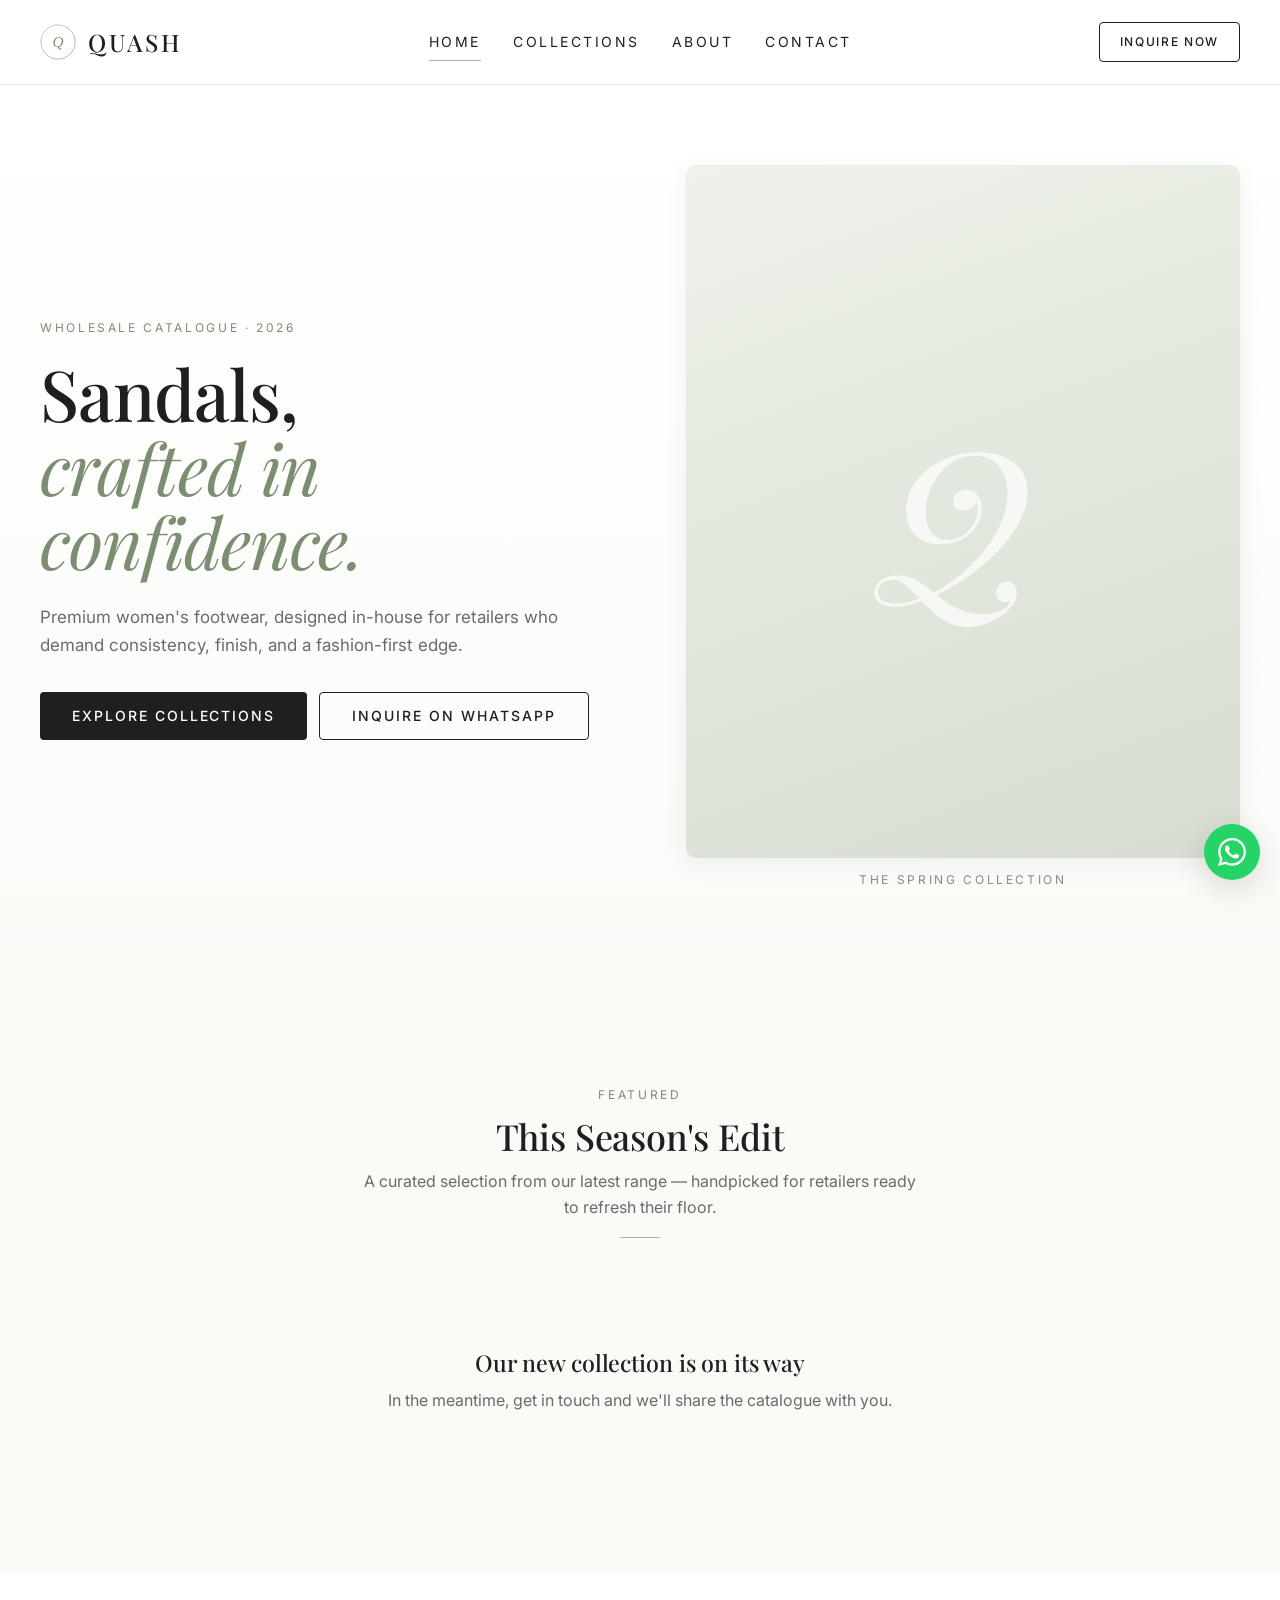
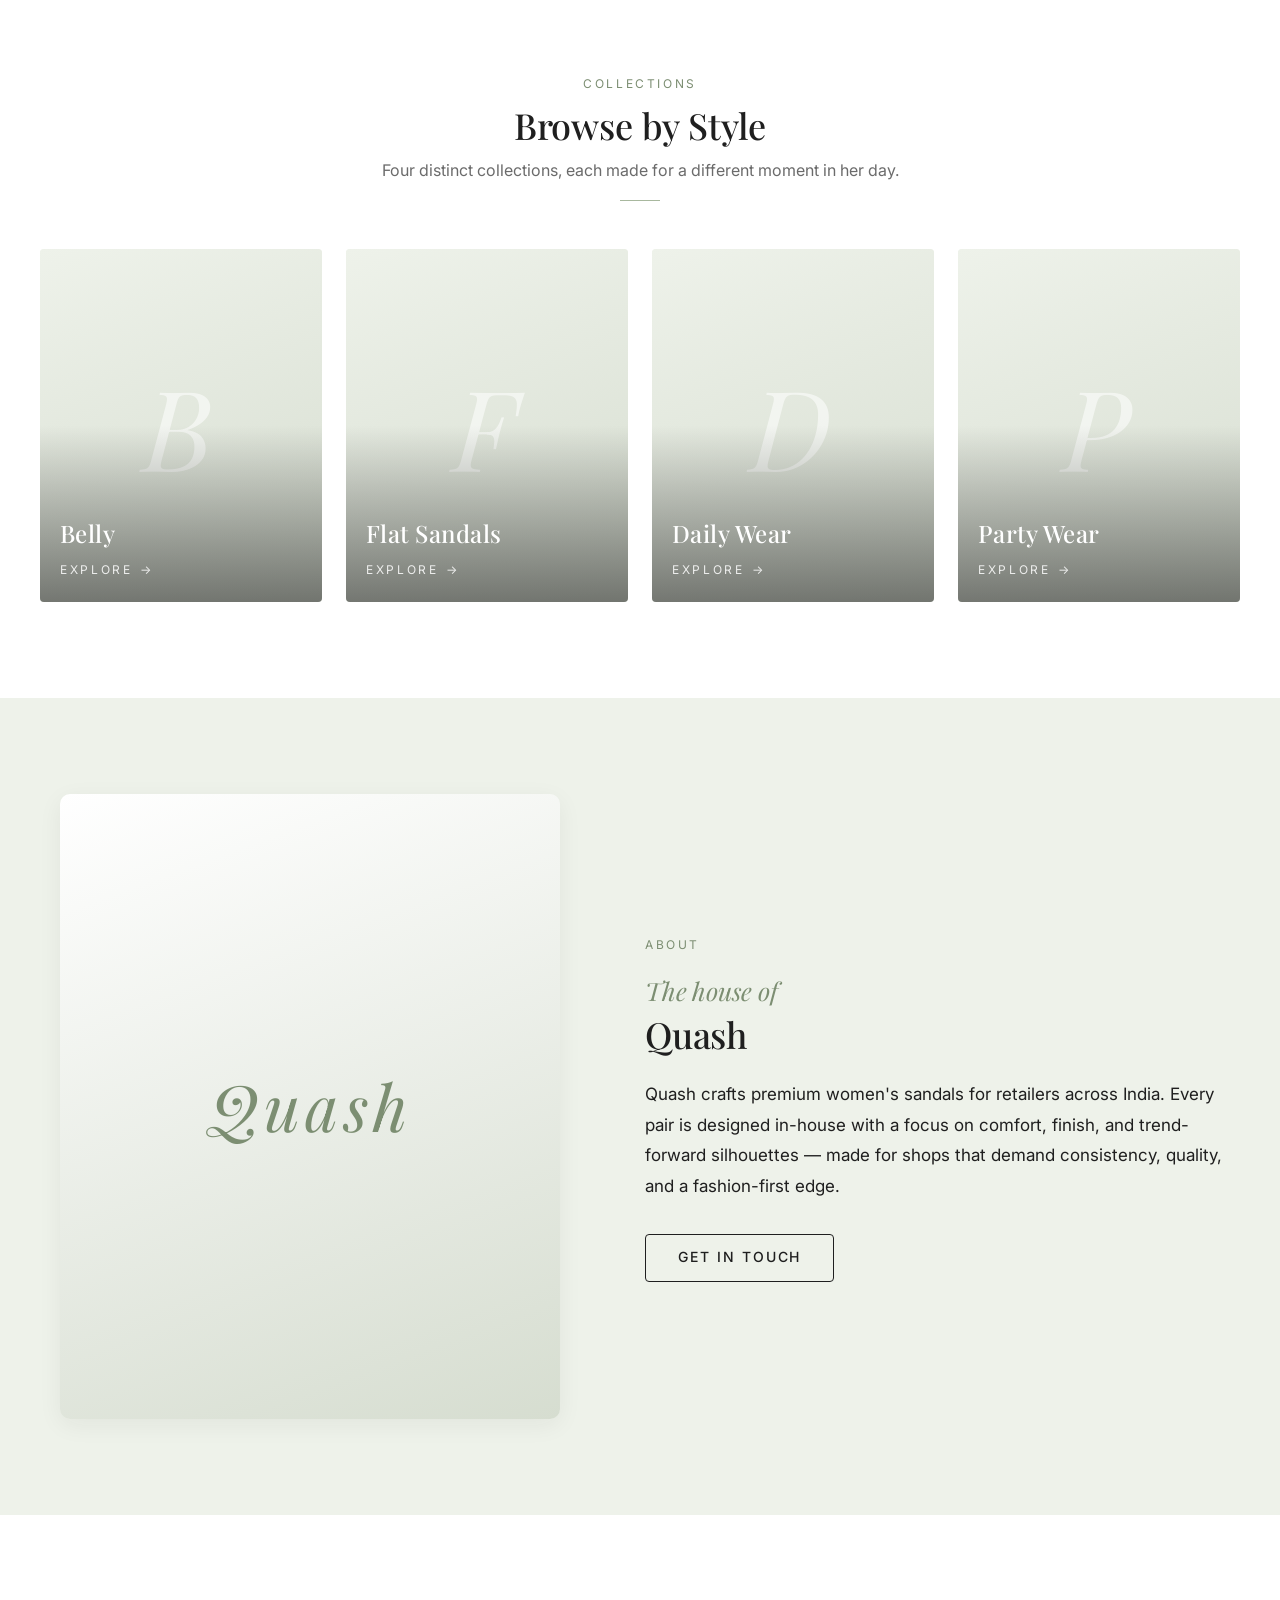
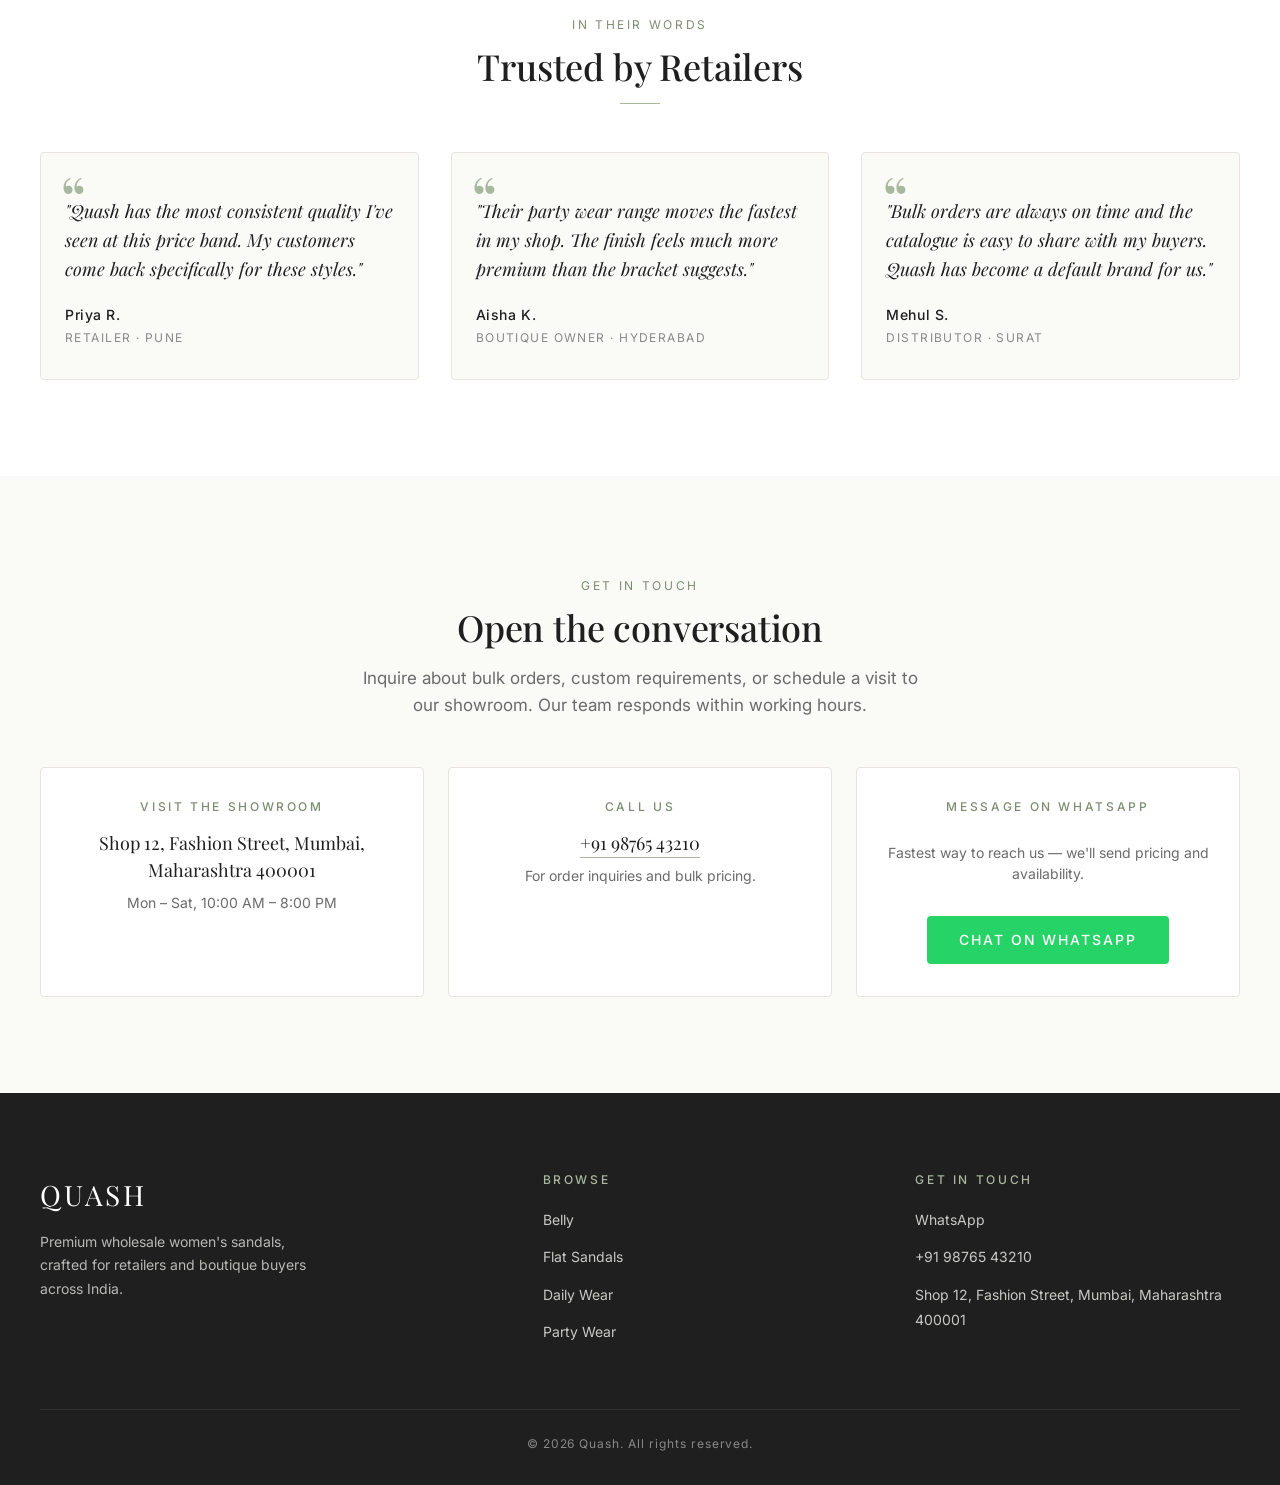
==== index.html @ 047c60ed "Initial commit" ====
<!DOCTYPE html>
<html lang="en">
<head>
  <meta charset="UTF-8" />
  <meta name="viewport" content="width=device-width, initial-scale=1.0" />
  <title>Quash — Premium Wholesale Women's Sandals</title>
  <meta name="description" content="Quash crafts premium women's sandals for retailers. Browse our collections of belly, flats, daily wear and party wear sandals — designed in-house, made for shops.">

  <!-- Open Graph -->
  <meta property="og:title" content="Quash — Premium Wholesale Women's Sandals" />
  <meta property="og:description" content="Premium fashion sandals for wholesale buyers and retailers." />
  <meta property="og:type" content="website" />

  <!-- Fonts -->
  <link rel="preconnect" href="https://fonts.googleapis.com">
  <link rel="preconnect" href="https://fonts.gstatic.com" crossorigin>
  <link href="https://fonts.googleapis.com/css2?family=Inter:wght@400;500;600&family=Playfair+Display:ital,wght@0,400;0,500;0,600;1,400&display=swap" rel="stylesheet">

  <!-- Styles -->
  <link rel="stylesheet" href="css/style.css">
  <link rel="stylesheet" href="css/home.css">

  <!-- Favicon (placeholder) -->
  <link rel="icon" type="image/svg+xml" href="assets/icons/favicon.svg">
</head>
<body>

  <!-- ============================ NAVBAR ============================ -->
  <header class="nav">
    <div class="container nav__inner">
      <a href="index.html" class="nav__brand" aria-label="Quash home">
        <img src="assets/logo-placeholder.svg" alt="" class="nav__logo">
        <span class="nav__brand-name">QUASH</span>
      </a>

      <nav class="nav__links" aria-label="Primary">
        <a href="index.html" class="nav__link is-active">Home</a>
        <a href="index.html#collections" class="nav__link">Collections</a>
        <a href="index.html#about" class="nav__link">About</a>
        <a href="index.html#contact" class="nav__link">Contact</a>
      </nav>

      <a href="#" class="btn btn--ghost btn--sm nav__cta" id="nav-whatsapp">
        Inquire Now
      </a>

      <button class="nav__toggle" id="nav-toggle" aria-label="Open menu" aria-expanded="false">
        <span></span>
      </button>
    </div>

    <!-- Mobile drawer -->
    <div class="nav__drawer" id="nav-drawer" aria-hidden="true">
      <div class="nav__drawer-head">
        <span class="nav__brand-name">QUASH</span>
        <button class="nav__drawer-close" id="nav-close" aria-label="Close menu">&times;</button>
      </div>
      <nav class="nav__drawer-links" aria-label="Mobile primary">
        <a href="index.html" class="nav__drawer-link is-active">Home</a>
        <a href="index.html#collections" class="nav__drawer-link">Collections</a>
        <a href="index.html#about" class="nav__drawer-link">About</a>
        <a href="index.html#contact" class="nav__drawer-link">Contact</a>
      </nav>
      <div class="nav__drawer-foot">
        <span id="drawer-phone">+91 98765 43210</span>
        <span id="drawer-hours">Mon – Sat, 10:00 AM – 8:00 PM</span>
      </div>
    </div>
  </header>

  <main>

    <!-- ============================ HERO ============================ -->
    <section class="hero">
      <div class="container hero__inner">
        <div class="hero__content">
          <span class="hero__eyebrow">Wholesale Catalogue · 2026</span>
          <h1 class="hero__title">
            Sandals,<br>
            <em>crafted in confidence.</em>
          </h1>
          <p class="hero__subtitle">
            Premium women's footwear, designed in-house for retailers
            who demand consistency, finish, and a fashion-first edge.
          </p>
          <div class="hero__actions">
            <a href="#collections" class="btn btn--primary">Explore Collections</a>
            <a href="#" class="btn btn--ghost" id="hero-whatsapp">Inquire on WhatsApp</a>
          </div>
        </div>
        <div class="hero__media" aria-hidden="true">
          <div class="hero__media-frame">
            <div class="hero__media-placeholder">Q</div>
          </div>
          <div class="hero__media-caption">The Spring Collection</div>
        </div>
      </div>
    </section>

    <!-- ===================== FEATURED COLLECTION ===================== -->
    <section class="section section--soft" id="featured">
      <div class="container">
        <div class="section-head">
          <span class="section-eyebrow">Featured</span>
          <h2 class="section-title">This Season's Edit</h2>
          <p class="section-subtitle">
            A curated selection from our latest range — handpicked for retailers ready to refresh their floor.
          </p>
          <div class="divider"></div>
        </div>
        <div class="product-grid" id="featured-grid">
          <!-- Featured products inject here -->
        </div>
      </div>
    </section>

    <!-- ========================= CATEGORIES ========================= -->
    <section class="section" id="collections">
      <div class="container">
        <div class="section-head">
          <span class="section-eyebrow">Collections</span>
          <h2 class="section-title">Browse by Style</h2>
          <p class="section-subtitle">
            Four distinct collections, each made for a different moment in her day.
          </p>
          <div class="divider"></div>
        </div>
        <div class="categories-grid" id="categories-grid">
          <!-- Category tiles inject here -->
        </div>
      </div>
    </section>

    <!-- =========================== ABOUT =========================== -->
    <section class="section section--sage" id="about">
      <div class="container about__inner">
        <div class="about__media" aria-hidden="true">
          <div class="about__media-frame">
            <div class="about__media-placeholder">Quash</div>
          </div>
        </div>
        <div class="about__content">
          <span class="section-eyebrow">About</span>
          <h2 class="section-title about__title">
            <em>The house of</em><br>Quash
          </h2>
          <p class="about__text" id="about-text">
            Quash crafts premium women's sandals for retailers across India.
            Every pair is designed in-house with a focus on comfort, finish,
            and trend-forward silhouettes — made for shops that demand
            consistency, quality, and a fashion-first edge.
          </p>
          <a href="#contact" class="btn btn--ghost">Get in Touch</a>
        </div>
      </div>
    </section>

    <!-- ======================== TESTIMONIALS ======================== -->
    <section class="section">
      <div class="container">
        <div class="section-head">
          <span class="section-eyebrow">In Their Words</span>
          <h2 class="section-title">Trusted by Retailers</h2>
          <div class="divider"></div>
        </div>
        <div class="testimonials">
          <figure class="testimonial">
            <blockquote class="testimonial__quote">
              "Quash has the most consistent quality I've seen at this price band.
              My customers come back specifically for these styles."
            </blockquote>
            <figcaption class="testimonial__cite">
              <span class="testimonial__name">Priya R.</span>
              <span class="testimonial__role">Retailer · Pune</span>
            </figcaption>
          </figure>
          <figure class="testimonial">
            <blockquote class="testimonial__quote">
              "Their party wear range moves the fastest in my shop.
              The finish feels much more premium than the bracket suggests."
            </blockquote>
            <figcaption class="testimonial__cite">
              <span class="testimonial__name">Aisha K.</span>
              <span class="testimonial__role">Boutique Owner · Hyderabad</span>
            </figcaption>
          </figure>
          <figure class="testimonial">
            <blockquote class="testimonial__quote">
              "Bulk orders are always on time and the catalogue is easy to share
              with my buyers. Quash has become a default brand for us."
            </blockquote>
            <figcaption class="testimonial__cite">
              <span class="testimonial__name">Mehul S.</span>
              <span class="testimonial__role">Distributor · Surat</span>
            </figcaption>
          </figure>
        </div>
      </div>
    </section>

    <!-- ========================== CONTACT ========================== -->
    <section class="section section--soft" id="contact">
      <div class="container contact__inner">
        <div class="contact__intro">
          <span class="section-eyebrow">Get in Touch</span>
          <h2 class="section-title">Open the conversation</h2>
          <p class="contact__lede">
            Inquire about bulk orders, custom requirements, or schedule a visit
            to our showroom. Our team responds within working hours.
          </p>
        </div>

        <div class="contact__grid">
          <div class="contact__card">
            <h3 class="contact__card-title">Visit the Showroom</h3>
            <p class="contact__card-text" id="contact-address">
              Shop 12, Fashion Street, Mumbai, Maharashtra 400001
            </p>
            <p class="contact__card-text contact__card-text--muted" id="contact-hours">
              Mon – Sat, 10:00 AM – 8:00 PM
            </p>
          </div>

          <div class="contact__card">
            <h3 class="contact__card-title">Call Us</h3>
            <p class="contact__card-text">
              <a href="#" id="contact-tel" class="contact__link">+91 98765 43210</a>
            </p>
            <p class="contact__card-text contact__card-text--muted">
              For order inquiries and bulk pricing.
            </p>
          </div>

          <div class="contact__card contact__card--cta">
            <h3 class="contact__card-title">Message on WhatsApp</h3>
            <p class="contact__card-text contact__card-text--muted">
              Fastest way to reach us — we'll send pricing and availability.
            </p>
            <a href="#" id="contact-whatsapp" class="btn btn--whatsapp">
              Chat on WhatsApp
            </a>
          </div>
        </div>
      </div>
    </section>

  </main>

  <!-- ============================ FOOTER ============================ -->
  <footer class="footer">
    <div class="container">
      <div class="footer__grid">
        <div>
          <div class="footer__brand-name">QUASH</div>
          <p class="footer__tagline">
            Premium wholesale women's sandals, crafted for retailers
            and boutique buyers across India.
          </p>
        </div>
        <div>
          <h4 class="footer__heading">Browse</h4>
          <ul class="footer__list" id="footer-categories">
            <li><a href="category.html?cat=belly">Belly</a></li>
            <li><a href="category.html?cat=flat-sandals">Flat Sandals</a></li>
            <li><a href="category.html?cat=daily-wear">Daily Wear</a></li>
            <li><a href="category.html?cat=party-wear">Party Wear</a></li>
          </ul>
        </div>
        <div>
          <h4 class="footer__heading">Get in Touch</h4>
          <ul class="footer__list">
            <li><a href="#" id="footer-whatsapp">WhatsApp</a></li>
            <li><a href="#" id="footer-tel"><span id="footer-phone">+91 98765 43210</span></a></li>
            <li><span id="footer-address">Shop 12, Fashion Street, Mumbai</span></li>
          </ul>
        </div>
      </div>
      <div class="footer__bottom">
        © <span id="footer-year">2026</span> Quash. All rights reserved.
      </div>
    </div>
  </footer>

  <!-- Floating WhatsApp -->
  <a href="#" class="fab-whatsapp" id="fab-whatsapp" aria-label="Chat on WhatsApp">
    <svg viewBox="0 0 24 24" fill="currentColor" aria-hidden="true">
      <path d="M20.52 3.48A11.78 11.78 0 0012.05 0C5.5 0 .2 5.3.2 11.86c0 2.09.55 4.13 1.6 5.93L0 24l6.4-1.68a11.83 11.83 0 005.65 1.44h.01c6.55 0 11.85-5.3 11.85-11.86 0-3.17-1.23-6.15-3.39-8.42zM12.06 21.8h-.01a9.94 9.94 0 01-5.06-1.38l-.36-.22-3.8 1 1.02-3.7-.24-.38a9.93 9.93 0 01-1.52-5.26c0-5.48 4.46-9.94 9.96-9.94a9.9 9.9 0 017.04 2.91 9.88 9.88 0 012.91 7.04c0 5.48-4.46 9.93-9.94 9.93zm5.45-7.43c-.3-.15-1.77-.87-2.04-.97-.27-.1-.47-.15-.67.15-.2.3-.77.97-.94 1.17-.18.2-.35.22-.65.07-.3-.15-1.26-.46-2.4-1.48-.89-.79-1.49-1.77-1.66-2.07-.18-.3-.02-.46.13-.6.13-.13.3-.35.45-.52.15-.18.2-.3.3-.5.1-.2.05-.37-.03-.52-.07-.15-.67-1.62-.92-2.22-.24-.58-.49-.5-.67-.51l-.57-.01c-.2 0-.52.07-.79.37-.27.3-1.04 1.02-1.04 2.48 0 1.46 1.07 2.88 1.22 3.08.15.2 2.1 3.21 5.09 4.5.71.31 1.27.5 1.7.64.71.23 1.36.2 1.87.12.57-.08 1.77-.72 2.02-1.42.25-.7.25-1.3.17-1.42-.07-.13-.27-.2-.57-.35z"/>
    </svg>
  </a>

  <!-- Scripts -->
  <script src="js/config.js"></script>
  <script src="js/data.js"></script>
  <script src="js/home.js"></script>
</body>
</html>
---- css/style.css ----
/* =========================================================================
   Quash — Global Stylesheet
   -------------------------------------------------------------------------
   Loads on every page. Contains:
     1. Design tokens (colors, type, spacing)
     2. Modern reset
     3. Typography
     4. Layout primitives (container, section)
     5. Buttons
     6. Navbar
     7. Footer
     8. Floating WhatsApp button
     9. Shared product card
    10. Utility classes
   ========================================================================= */

/* 1. DESIGN TOKENS ======================================================= */
:root {
  /* Palette */
  --color-bg:          #FFFFFF;
  --color-bg-soft:     #FAFAF7;
  --color-bg-sage:     #EEF2EA;
  --color-sage:        #A8B89E;
  --color-sage-deep:   #7C8E72;
  --color-sage-line:   #D6DDD0;
  --color-text:        #1F1F1F;
  --color-text-muted:  #6B6B6B;
  --color-text-soft:   #8A8A8A;
  --color-border:      #E8E4DD;
  --color-whatsapp:    #25D366;
  --color-whatsapp-dk: #128C7E;

  /* Typography */
  --font-serif: "Playfair Display", "Cormorant Garamond", Georgia, "Times New Roman", serif;
  --font-sans:  "Inter", -apple-system, BlinkMacSystemFont, "Segoe UI", Roboto, sans-serif;

  /* Type scale (fluid) */
  --fs-display: clamp(2.4rem, 5.5vw, 4.4rem);
  --fs-h1:      clamp(2rem, 4vw, 3rem);
  --fs-h2:      clamp(1.6rem, 3vw, 2.25rem);
  --fs-h3:      clamp(1.2rem, 2vw, 1.45rem);
  --fs-lg:      1.0625rem;
  --fs-base:    1rem;
  --fs-sm:      0.875rem;
  --fs-xs:      0.75rem;

  /* Spacing scale */
  --space-1:  0.25rem;
  --space-2:  0.5rem;
  --space-3:  0.75rem;
  --space-4:  1rem;
  --space-5:  1.25rem;
  --space-6:  1.5rem;
  --space-8:  2rem;
  --space-10: 2.5rem;
  --space-12: 3rem;
  --space-16: 4rem;
  --space-20: 5rem;
  --space-24: 6rem;
  --space-32: 8rem;

  /* Layout */
  --container-max: 1280px;
  --container-pad: clamp(1.25rem, 4vw, 2.5rem);

  /* Effects */
  --radius-sm: 2px;
  --radius:    4px;
  --radius-lg: 10px;
  --shadow-soft:  0 6px 24px rgba(31, 31, 31, 0.06);
  --shadow-card:  0 2px 12px rgba(31, 31, 31, 0.04);
  --shadow-float: 0 10px 30px rgba(31, 31, 31, 0.14);

  /* Motion */
  --ease: cubic-bezier(0.22, 0.61, 0.36, 1);
  --t-fast: 160ms;
  --t-base: 240ms;
}

/* 2. RESET =============================================================== */
*, *::before, *::after { box-sizing: border-box; }
html { -webkit-text-size-adjust: 100%; scroll-behavior: smooth; }
body, h1, h2, h3, h4, p, ul, ol, figure, blockquote { margin: 0; }
ul, ol { padding: 0; list-style: none; }
img, picture, svg, video { display: block; max-width: 100%; height: auto; }
button { font: inherit; color: inherit; background: none; border: 0; cursor: pointer; padding: 0; }
a { color: inherit; text-decoration: none; }
input, select, textarea { font: inherit; }

/* 3. BASE TYPOGRAPHY ===================================================== */
body {
  font-family: var(--font-sans);
  font-size: var(--fs-base);
  line-height: 1.6;
  color: var(--color-text);
  background: var(--color-bg);
  -webkit-font-smoothing: antialiased;
  text-rendering: optimizeLegibility;
}

h1, h2, h3, h4 {
  font-family: var(--font-serif);
  font-weight: 500;
  line-height: 1.15;
  letter-spacing: -0.005em;
  color: var(--color-text);
}

h1 { font-size: var(--fs-h1); }
h2 { font-size: var(--fs-h2); }
h3 { font-size: var(--fs-h3); }

p { color: var(--color-text-muted); }

::selection { background: var(--color-bg-sage); color: var(--color-text); }

/* 4. LAYOUT PRIMITIVES =================================================== */
.container {
  width: 100%;
  max-width: var(--container-max);
  margin: 0 auto;
  padding-left: var(--container-pad);
  padding-right: var(--container-pad);
}

.section {
  padding-top: var(--space-20);
  padding-bottom: var(--space-20);
}
.section--tight { padding-top: var(--space-12); padding-bottom: var(--space-12); }
.section--soft  { background: var(--color-bg-soft); }
.section--sage  { background: var(--color-bg-sage); }

.section-head {
  text-align: center;
  margin-bottom: var(--space-12);
}
.section-eyebrow {
  display: inline-block;
  font-family: var(--font-sans);
  font-size: var(--fs-xs);
  text-transform: uppercase;
  letter-spacing: 0.22em;
  color: var(--color-sage-deep);
  margin-bottom: var(--space-3);
}
.section-title {
  font-size: var(--fs-h2);
  font-weight: 500;
}
.section-subtitle {
  margin-top: var(--space-3);
  color: var(--color-text-muted);
  max-width: 56ch;
  margin-left: auto;
  margin-right: auto;
}

.divider {
  width: 40px;
  height: 1px;
  background: var(--color-sage);
  margin: var(--space-4) auto 0;
}

/* 5. BUTTONS ============================================================= */
.btn {
  display: inline-flex;
  align-items: center;
  justify-content: center;
  gap: var(--space-2);
  min-height: 48px;
  padding: 0 var(--space-8);
  font-family: var(--font-sans);
  font-size: var(--fs-sm);
  font-weight: 500;
  letter-spacing: 0.14em;
  text-transform: uppercase;
  border-radius: var(--radius);
  transition: background var(--t-base) var(--ease),
              color var(--t-base) var(--ease),
              border-color var(--t-base) var(--ease);
  white-space: nowrap;
}

.btn--primary {
  background: var(--color-text);
  color: #fff;
}
.btn--primary:hover { background: var(--color-sage-deep); }

.btn--sage {
  background: var(--color-sage);
  color: #fff;
}
.btn--sage:hover { background: var(--color-sage-deep); }

.btn--ghost {
  background: transparent;
  color: var(--color-text);
  border: 1px solid var(--color-text);
}
.btn--ghost:hover { background: var(--color-text); color: #fff; }

.btn--light {
  background: #fff;
  color: var(--color-text);
  border: 1px solid var(--color-border);
}
.btn--light:hover { border-color: var(--color-sage); color: var(--color-sage-deep); }

.btn--whatsapp {
  background: var(--color-whatsapp);
  color: #fff;
}
.btn--whatsapp:hover { background: var(--color-whatsapp-dk); }

.btn--block { width: 100%; }
.btn--sm { min-height: 40px; padding: 0 var(--space-5); font-size: var(--fs-xs); }

.btn .icon { width: 18px; height: 18px; flex-shrink: 0; }

/* 6. NAVBAR ============================================================== */
.nav {
  position: sticky;
  top: 0;
  z-index: 100;
  background: rgba(255, 255, 255, 0.92);
  backdrop-filter: saturate(140%) blur(10px);
  -webkit-backdrop-filter: saturate(140%) blur(10px);
  border-bottom: 1px solid var(--color-border);
}

.nav__inner {
  display: flex;
  align-items: center;
  justify-content: space-between;
  height: 72px;
}

.nav__brand {
  display: flex;
  align-items: center;
  gap: var(--space-3);
}
.nav__logo {
  height: 36px;
  width: auto;
}
.nav__brand-name {
  font-family: var(--font-serif);
  font-size: 1.5rem;
  font-weight: 500;
  letter-spacing: 0.12em;
  color: var(--color-text);
}

.nav__links {
  display: none;
  gap: var(--space-8);
  align-items: center;
}
.nav__link {
  font-size: var(--fs-sm);
  letter-spacing: 0.18em;
  text-transform: uppercase;
  color: var(--color-text);
  padding: var(--space-2) 0;
  position: relative;
  transition: color var(--t-base) var(--ease);
}
.nav__link::after {
  content: "";
  position: absolute;
  left: 0; right: 0;
  bottom: 0;
  height: 1px;
  background: var(--color-sage);
  transform: scaleX(0);
  transform-origin: center;
  transition: transform var(--t-base) var(--ease);
}
.nav__link:hover { color: var(--color-sage-deep); }
.nav__link:hover::after,
.nav__link.is-active::after { transform: scaleX(1); }

.nav__cta {
  display: none;
}

.nav__toggle {
  width: 40px;
  height: 40px;
  display: inline-flex;
  align-items: center;
  justify-content: center;
}
.nav__toggle span {
  display: block;
  width: 22px;
  height: 1.5px;
  background: var(--color-text);
  position: relative;
}
.nav__toggle span::before,
.nav__toggle span::after {
  content: "";
  position: absolute;
  left: 0;
  width: 22px;
  height: 1.5px;
  background: var(--color-text);
}
.nav__toggle span::before { top: -7px; }
.nav__toggle span::after  { top:  7px; }

/* Mobile drawer */
.nav__drawer {
  position: fixed;
  inset: 0;
  background: #fff;
  z-index: 200;
  padding: var(--space-8) var(--container-pad);
  transform: translateX(100%);
  transition: transform var(--t-base) var(--ease);
  display: flex;
  flex-direction: column;
}
.nav__drawer.is-open { transform: translateX(0); }
.nav__drawer-head {
  display: flex;
  justify-content: space-between;
  align-items: center;
  margin-bottom: var(--space-12);
}
.nav__drawer-close {
  width: 40px; height: 40px;
  font-size: 1.5rem;
  line-height: 1;
}
.nav__drawer-links {
  display: flex;
  flex-direction: column;
  gap: var(--space-6);
}
.nav__drawer-link {
  font-family: var(--font-serif);
  font-size: 1.75rem;
  font-weight: 500;
  color: var(--color-text);
}
.nav__drawer-link.is-active { color: var(--color-sage-deep); }
.nav__drawer-foot {
  margin-top: auto;
  padding-top: var(--space-8);
  border-top: 1px solid var(--color-border);
  display: flex;
  flex-direction: column;
  gap: var(--space-3);
  font-size: var(--fs-sm);
  color: var(--color-text-muted);
}

/* 7. FOOTER ============================================================== */
.footer {
  background: var(--color-text);
  color: #E8E8E5;
  padding: var(--space-20) 0 var(--space-8);
}
.footer__grid {
  display: grid;
  grid-template-columns: 1fr;
  gap: var(--space-12);
}
.footer__brand-name {
  font-family: var(--font-serif);
  font-size: 1.75rem;
  color: #fff;
  letter-spacing: 0.1em;
  margin-bottom: var(--space-3);
}
.footer__tagline {
  color: #B8B8B5;
  max-width: 32ch;
  font-size: var(--fs-sm);
  line-height: 1.7;
}
.footer__heading {
  font-family: var(--font-sans);
  font-size: var(--fs-xs);
  text-transform: uppercase;
  letter-spacing: 0.22em;
  color: var(--color-sage);
  margin-bottom: var(--space-5);
}
.footer__list { display: flex; flex-direction: column; gap: var(--space-3); }
.footer__list a, .footer__list span {
  color: #C8C8C5;
  font-size: var(--fs-sm);
  transition: color var(--t-base) var(--ease);
}
.footer__list a:hover { color: #fff; }
.footer__bottom {
  margin-top: var(--space-16);
  padding-top: var(--space-6);
  border-top: 1px solid rgba(255,255,255,0.08);
  font-size: var(--fs-xs);
  color: #888;
  text-align: center;
  letter-spacing: 0.08em;
}

/* 8. FLOATING WHATSAPP =================================================== */
.fab-whatsapp {
  position: fixed;
  right: var(--space-5);
  bottom: var(--space-5);
  width: 56px;
  height: 56px;
  border-radius: 50%;
  background: var(--color-whatsapp);
  color: #fff;
  display: inline-flex;
  align-items: center;
  justify-content: center;
  box-shadow: var(--shadow-float);
  z-index: 90;
  transition: background var(--t-base) var(--ease),
              transform var(--t-base) var(--ease);
}
.fab-whatsapp:hover { background: var(--color-whatsapp-dk); transform: translateY(-2px); }
.fab-whatsapp svg { width: 28px; height: 28px; }

/* 9. PRODUCT CARD (shared) =============================================== */
.product-grid {
  display: grid;
  grid-template-columns: repeat(2, 1fr);
  gap: var(--space-6) var(--space-5);
}

.product-card {
  display: block;
  background: var(--color-bg);
  transition: transform var(--t-base) var(--ease);
}
.product-card:hover { transform: translateY(-2px); }

.product-card__media {
  position: relative;
  aspect-ratio: 4 / 5;
  background: var(--color-bg-soft);
  overflow: hidden;
  border-radius: var(--radius);
}
.product-card__img {
  width: 100%;
  height: 100%;
  object-fit: cover;
  transition: opacity var(--t-base) var(--ease);
}
.product-card__img--placeholder {
  background: linear-gradient(160deg, #EEF2EA 0%, #FAFAF7 100%);
  display: flex;
  align-items: center;
  justify-content: center;
  height: 100%;
  color: var(--color-sage-deep);
  font-family: var(--font-serif);
  font-size: 2rem;
  letter-spacing: 0.1em;
}
.product-card__body {
  padding: var(--space-4) var(--space-1) 0;
}
.product-card__name {
  font-family: var(--font-serif);
  font-size: 1.0625rem;
  font-weight: 500;
  color: var(--color-text);
  line-height: 1.3;
  margin-bottom: var(--space-1);
}
.product-card__code {
  font-size: var(--fs-xs);
  color: var(--color-text-soft);
  letter-spacing: 0.12em;
  text-transform: uppercase;
}

/* 10. UTILITIES ========================================================== */
.is-hidden { display: none !important; }
.sr-only {
  position: absolute; width: 1px; height: 1px;
  padding: 0; margin: -1px; overflow: hidden;
  clip: rect(0,0,0,0); white-space: nowrap; border: 0;
}
.text-center { text-align: center; }

/* Skeleton loaders */
.skeleton {
  background: linear-gradient(90deg, #F4F2EE 0%, #FAFAF7 50%, #F4F2EE 100%);
  background-size: 200% 100%;
  animation: skeleton-shimmer 1.4s linear infinite;
  border-radius: var(--radius);
}
@keyframes skeleton-shimmer {
  0% { background-position: 200% 0; }
  100% { background-position: -200% 0; }
}

/* Empty state */
.empty-state {
  text-align: center;
  padding: var(--space-16) var(--space-4);
  color: var(--color-text-muted);
}
.empty-state h3 {
  margin-bottom: var(--space-3);
  color: var(--color-text);
}

/* Fade-in on load */
.fade-in { animation: fadeIn 400ms var(--ease) both; }
@keyframes fadeIn {
  from { opacity: 0; transform: translateY(8px); }
  to { opacity: 1; transform: translateY(0); }
}

/* =========================================================================
   RESPONSIVE — Tablet (≥640px)
   ========================================================================= */
@media (min-width: 640px) {
  .product-grid {
    grid-template-columns: repeat(3, 1fr);
    gap: var(--space-8) var(--space-6);
  }
  .footer__grid {
    grid-template-columns: 1.4fr 1fr 1fr;
  }
}

/* =========================================================================
   RESPONSIVE — Desktop (≥1024px)
   ========================================================================= */
@media (min-width: 1024px) {
  .nav__inner { height: 84px; }
  .nav__links { display: flex; }
  .nav__cta { display: inline-flex; }
  .nav__toggle { display: none; }
  .nav__drawer { display: none; }

  .product-grid {
    grid-template-columns: repeat(4, 1fr);
    gap: var(--space-12) var(--space-6);
  }
  .product-card__body { padding-top: var(--space-5); }

  .section { padding-top: var(--space-24); padding-bottom: var(--space-24); }
}

/* Focus states (premium, subtle) */
:focus { outline: none; }
:focus-visible {
  outline: 2px solid var(--color-sage-deep);
  outline-offset: 3px;
  border-radius: 2px;
}
.btn:focus-visible { outline-offset: 4px; }
.product-card:focus-visible { outline-offset: 6px; }

/* Respect users who prefer reduced motion */
@media (prefers-reduced-motion: reduce) {
  *, *::before, *::after {
    animation-duration: 0.01ms !important;
    transition-duration: 0.01ms !important;
  }
}
---- css/home.css ----
/* =========================================================================
   Quash — Home Page Styles
   -------------------------------------------------------------------------
   Sections:
     1. Hero
     2. Categories grid
     3. About
     4. Testimonials
     5. Contact
   ========================================================================= */

/* 1. HERO ================================================================ */
.hero {
  padding-top: var(--space-12);
  padding-bottom: var(--space-16);
  background: linear-gradient(180deg, #FFFFFF 0%, #FAFAF7 100%);
  overflow: hidden;
}

.hero__inner {
  display: grid;
  grid-template-columns: 1fr;
  gap: var(--space-12);
  align-items: center;
}

.hero__content { order: 2; }
.hero__media   { order: 1; }

.hero__eyebrow {
  display: inline-block;
  font-size: var(--fs-xs);
  text-transform: uppercase;
  letter-spacing: 0.22em;
  color: var(--color-sage-deep);
  margin-bottom: var(--space-5);
}

.hero__title {
  font-size: var(--fs-display);
  font-weight: 500;
  line-height: 1.05;
  letter-spacing: -0.015em;
  margin-bottom: var(--space-6);
}
.hero__title em {
  font-style: italic;
  font-weight: 400;
  color: var(--color-sage-deep);
}

.hero__subtitle {
  font-size: var(--fs-lg);
  color: var(--color-text-muted);
  max-width: 48ch;
  line-height: 1.7;
  margin-bottom: var(--space-8);
}

.hero__actions {
  display: flex;
  flex-wrap: wrap;
  gap: var(--space-3);
}

.hero__media-frame {
  aspect-ratio: 4 / 5;
  background: linear-gradient(160deg, #EEF2EA 0%, #D6DDD0 100%);
  border-radius: var(--radius-lg);
  overflow: hidden;
  position: relative;
  box-shadow: var(--shadow-soft);
  display: flex;
  align-items: center;
  justify-content: center;
}
.hero__media-placeholder {
  font-family: var(--font-serif);
  font-size: clamp(6rem, 18vw, 12rem);
  color: rgba(255, 255, 255, 0.7);
  letter-spacing: 0.05em;
  font-style: italic;
}
.hero__media-caption {
  margin-top: var(--space-3);
  font-size: var(--fs-xs);
  text-transform: uppercase;
  letter-spacing: 0.22em;
  color: var(--color-text-soft);
  text-align: center;
}

/* 2. CATEGORIES =========================================================== */
.categories-grid {
  display: grid;
  grid-template-columns: 1fr;
  gap: var(--space-5);
}

.category-tile {
  position: relative;
  display: block;
  aspect-ratio: 4 / 5;
  border-radius: var(--radius);
  overflow: hidden;
  background: var(--color-bg-sage);
  transition: transform var(--t-base) var(--ease);
}
.category-tile:hover { transform: translateY(-3px); }

.category-tile__bg {
  position: absolute;
  inset: 0;
  background: linear-gradient(160deg, #EEF2EA 0%, #D6DDD0 100%);
  display: flex;
  align-items: center;
  justify-content: center;
}
.category-tile__bg-letter {
  font-family: var(--font-serif);
  font-size: clamp(4rem, 10vw, 7rem);
  color: rgba(255,255,255,0.55);
  font-style: italic;
  letter-spacing: 0.05em;
}
.category-tile__overlay {
  position: absolute;
  inset: 0;
  background: linear-gradient(180deg, transparent 50%, rgba(31,31,31,0.55) 100%);
}
.category-tile__content {
  position: absolute;
  left: var(--space-5);
  right: var(--space-5);
  bottom: var(--space-5);
  color: #fff;
}
.category-tile__name {
  font-family: var(--font-serif);
  font-size: 1.5rem;
  font-weight: 500;
  letter-spacing: 0.02em;
  margin-bottom: var(--space-1);
}
.category-tile__cta {
  display: inline-flex;
  align-items: center;
  gap: var(--space-2);
  font-size: var(--fs-xs);
  text-transform: uppercase;
  letter-spacing: 0.22em;
  color: rgba(255,255,255,0.85);
}
.category-tile__cta::after {
  content: "→";
  transition: transform var(--t-base) var(--ease);
}
.category-tile:hover .category-tile__cta::after {
  transform: translateX(4px);
}

/* 3. ABOUT =============================================================== */
.about__inner {
  display: grid;
  grid-template-columns: 1fr;
  gap: var(--space-10);
  align-items: center;
}

.about__media-frame {
  aspect-ratio: 4 / 5;
  border-radius: var(--radius-lg);
  background: linear-gradient(160deg, #FFFFFF 0%, #D6DDD0 100%);
  display: flex;
  align-items: center;
  justify-content: center;
  box-shadow: var(--shadow-soft);
  max-width: 500px;
  margin: 0 auto;
  width: 100%;
}
.about__media-placeholder {
  font-family: var(--font-serif);
  font-style: italic;
  font-size: clamp(2.5rem, 6vw, 4rem);
  color: var(--color-sage-deep);
  letter-spacing: 0.08em;
}

.about__title {
  margin-bottom: var(--space-6);
}
.about__title em {
  font-style: italic;
  font-weight: 400;
  color: var(--color-sage-deep);
  font-size: 0.7em;
  display: inline-block;
  margin-bottom: var(--space-2);
}

.about__text {
  font-size: var(--fs-lg);
  line-height: 1.8;
  color: var(--color-text);
  margin-bottom: var(--space-8);
  max-width: 56ch;
}

/* 4. TESTIMONIALS ======================================================== */
.testimonials {
  display: grid;
  grid-template-columns: 1fr;
  gap: var(--space-8);
}

.testimonial {
  background: var(--color-bg-soft);
  padding: var(--space-8) var(--space-6);
  border-radius: var(--radius);
  border: 1px solid var(--color-border);
  position: relative;
}
.testimonial::before {
  content: "\201C";
  position: absolute;
  top: 0.2em;
  left: 0.3em;
  font-family: var(--font-serif);
  font-size: 4rem;
  color: var(--color-sage);
  line-height: 1;
}
.testimonial__quote {
  font-family: var(--font-serif);
  font-style: italic;
  font-size: 1.125rem;
  line-height: 1.6;
  color: var(--color-text);
  margin-bottom: var(--space-5);
  padding-top: var(--space-3);
}
.testimonial__cite {
  font-style: normal;
  display: flex;
  flex-direction: column;
  gap: 2px;
}
.testimonial__name {
  font-size: var(--fs-sm);
  font-weight: 500;
  color: var(--color-text);
  letter-spacing: 0.04em;
}
.testimonial__role {
  font-size: var(--fs-xs);
  color: var(--color-text-soft);
  letter-spacing: 0.12em;
  text-transform: uppercase;
}

/* 5. CONTACT ============================================================= */
.contact__intro {
  text-align: center;
  max-width: 56ch;
  margin: 0 auto var(--space-12);
}
.contact__lede {
  margin-top: var(--space-4);
  color: var(--color-text-muted);
  font-size: var(--fs-lg);
}

.contact__grid {
  display: grid;
  grid-template-columns: 1fr;
  gap: var(--space-5);
}

.contact__card {
  background: #fff;
  border: 1px solid var(--color-border);
  border-radius: var(--radius);
  padding: var(--space-8) var(--space-6);
  text-align: center;
  transition: border-color var(--t-base) var(--ease);
}
.contact__card:hover { border-color: var(--color-sage); }

.contact__card-title {
  font-family: var(--font-sans);
  font-size: var(--fs-xs);
  font-weight: 500;
  text-transform: uppercase;
  letter-spacing: 0.22em;
  color: var(--color-sage-deep);
  margin-bottom: var(--space-4);
}
.contact__card-text {
  font-family: var(--font-serif);
  font-size: 1.125rem;
  color: var(--color-text);
  line-height: 1.5;
  margin-bottom: var(--space-2);
}
.contact__card-text--muted {
  font-family: var(--font-sans);
  font-size: var(--fs-sm);
  color: var(--color-text-muted);
}
.contact__link {
  color: var(--color-text);
  border-bottom: 1px solid var(--color-sage);
  padding-bottom: 2px;
  transition: color var(--t-base) var(--ease);
}
.contact__link:hover { color: var(--color-sage-deep); }

.contact__card--cta {
  display: flex;
  flex-direction: column;
  align-items: center;
  gap: var(--space-3);
}
.contact__card--cta .btn { margin-top: var(--space-3); }

/* ========================================================================
   RESPONSIVE — Tablet (≥640px)
   ======================================================================== */
@media (min-width: 640px) {
  .categories-grid {
    grid-template-columns: repeat(2, 1fr);
    gap: var(--space-6);
  }
  .testimonials {
    grid-template-columns: repeat(2, 1fr);
  }
  .contact__grid {
    grid-template-columns: repeat(3, 1fr);
    gap: var(--space-6);
  }
}

/* ========================================================================
   RESPONSIVE — Desktop (≥1024px)
   ======================================================================== */
@media (min-width: 1024px) {
  .hero { padding-top: var(--space-20); padding-bottom: var(--space-24); }

  .hero__inner {
    grid-template-columns: 1.05fr 1fr;
    gap: var(--space-16);
  }
  .hero__content { order: 1; }
  .hero__media   { order: 2; }

  .categories-grid {
    grid-template-columns: repeat(4, 1fr);
  }

  .about__inner {
    grid-template-columns: 1fr 1.1fr;
    gap: var(--space-16);
  }

  .testimonials {
    grid-template-columns: repeat(3, 1fr);
  }
}
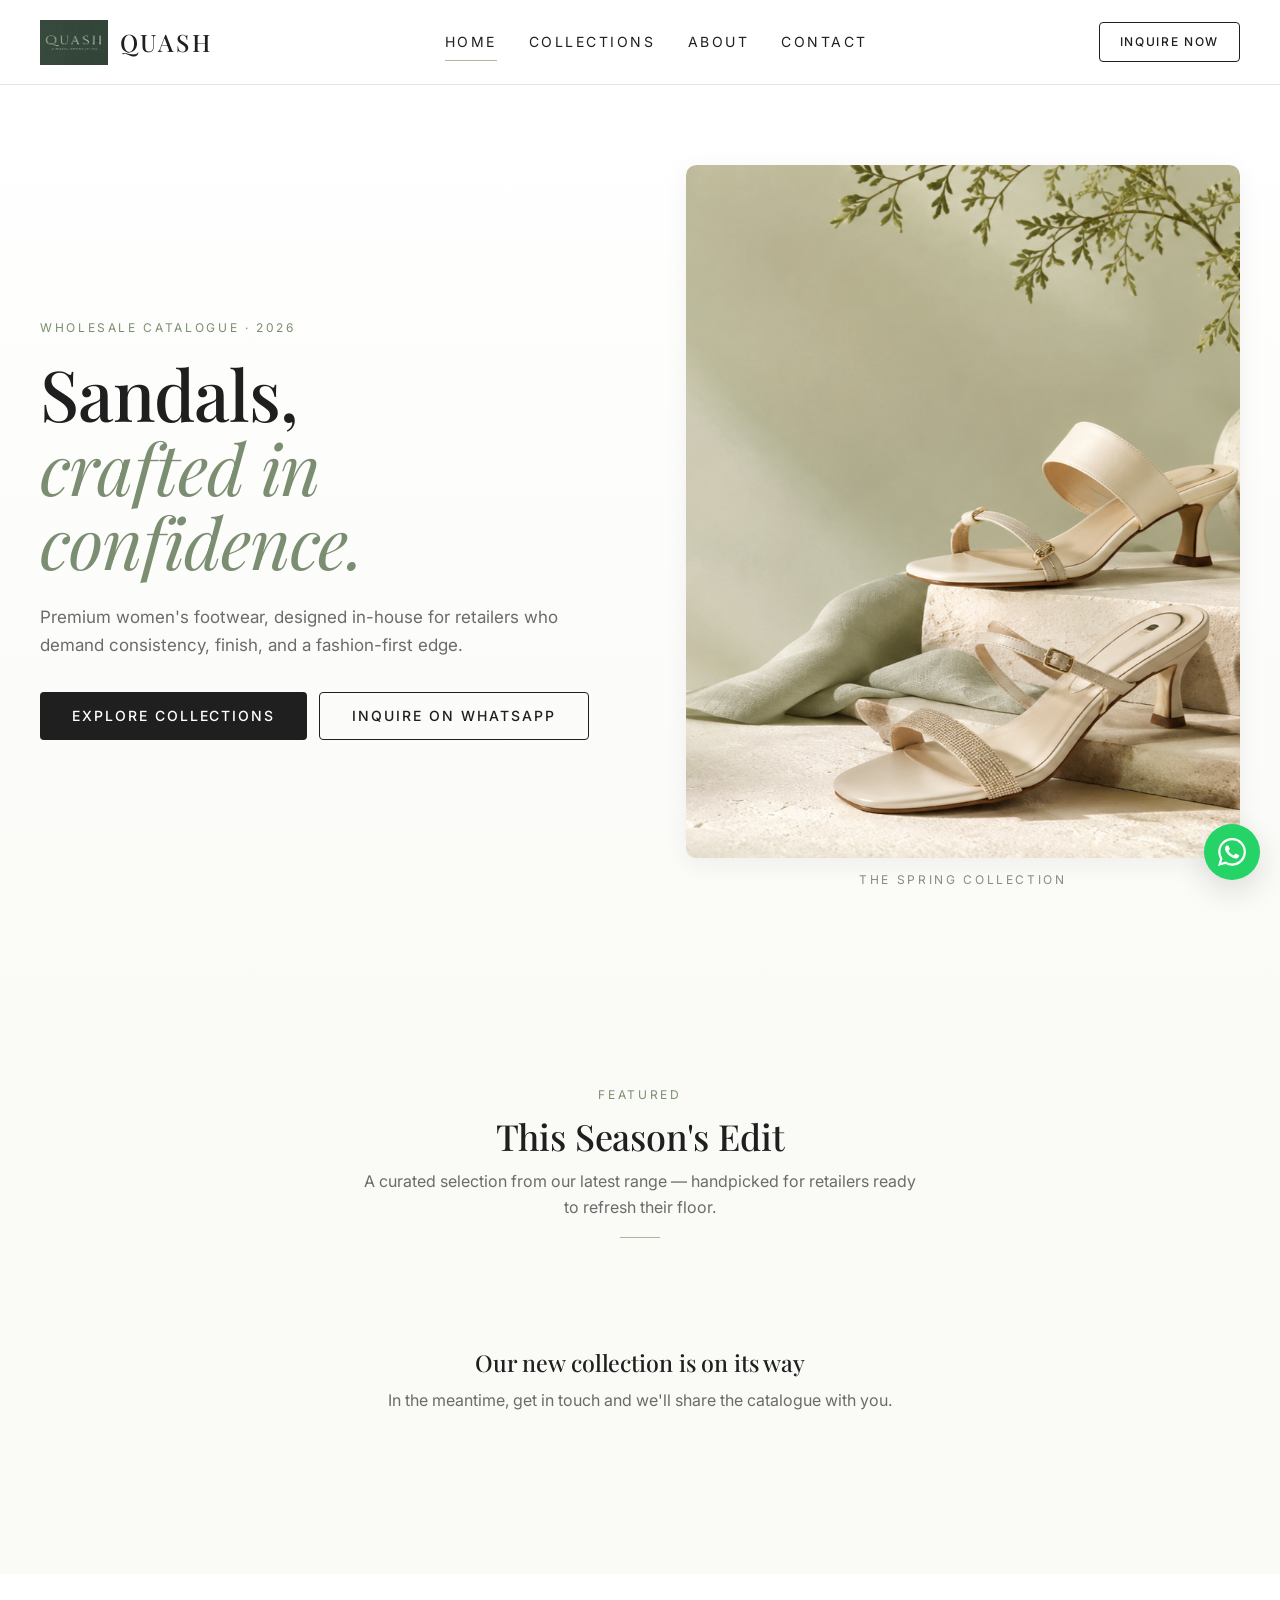
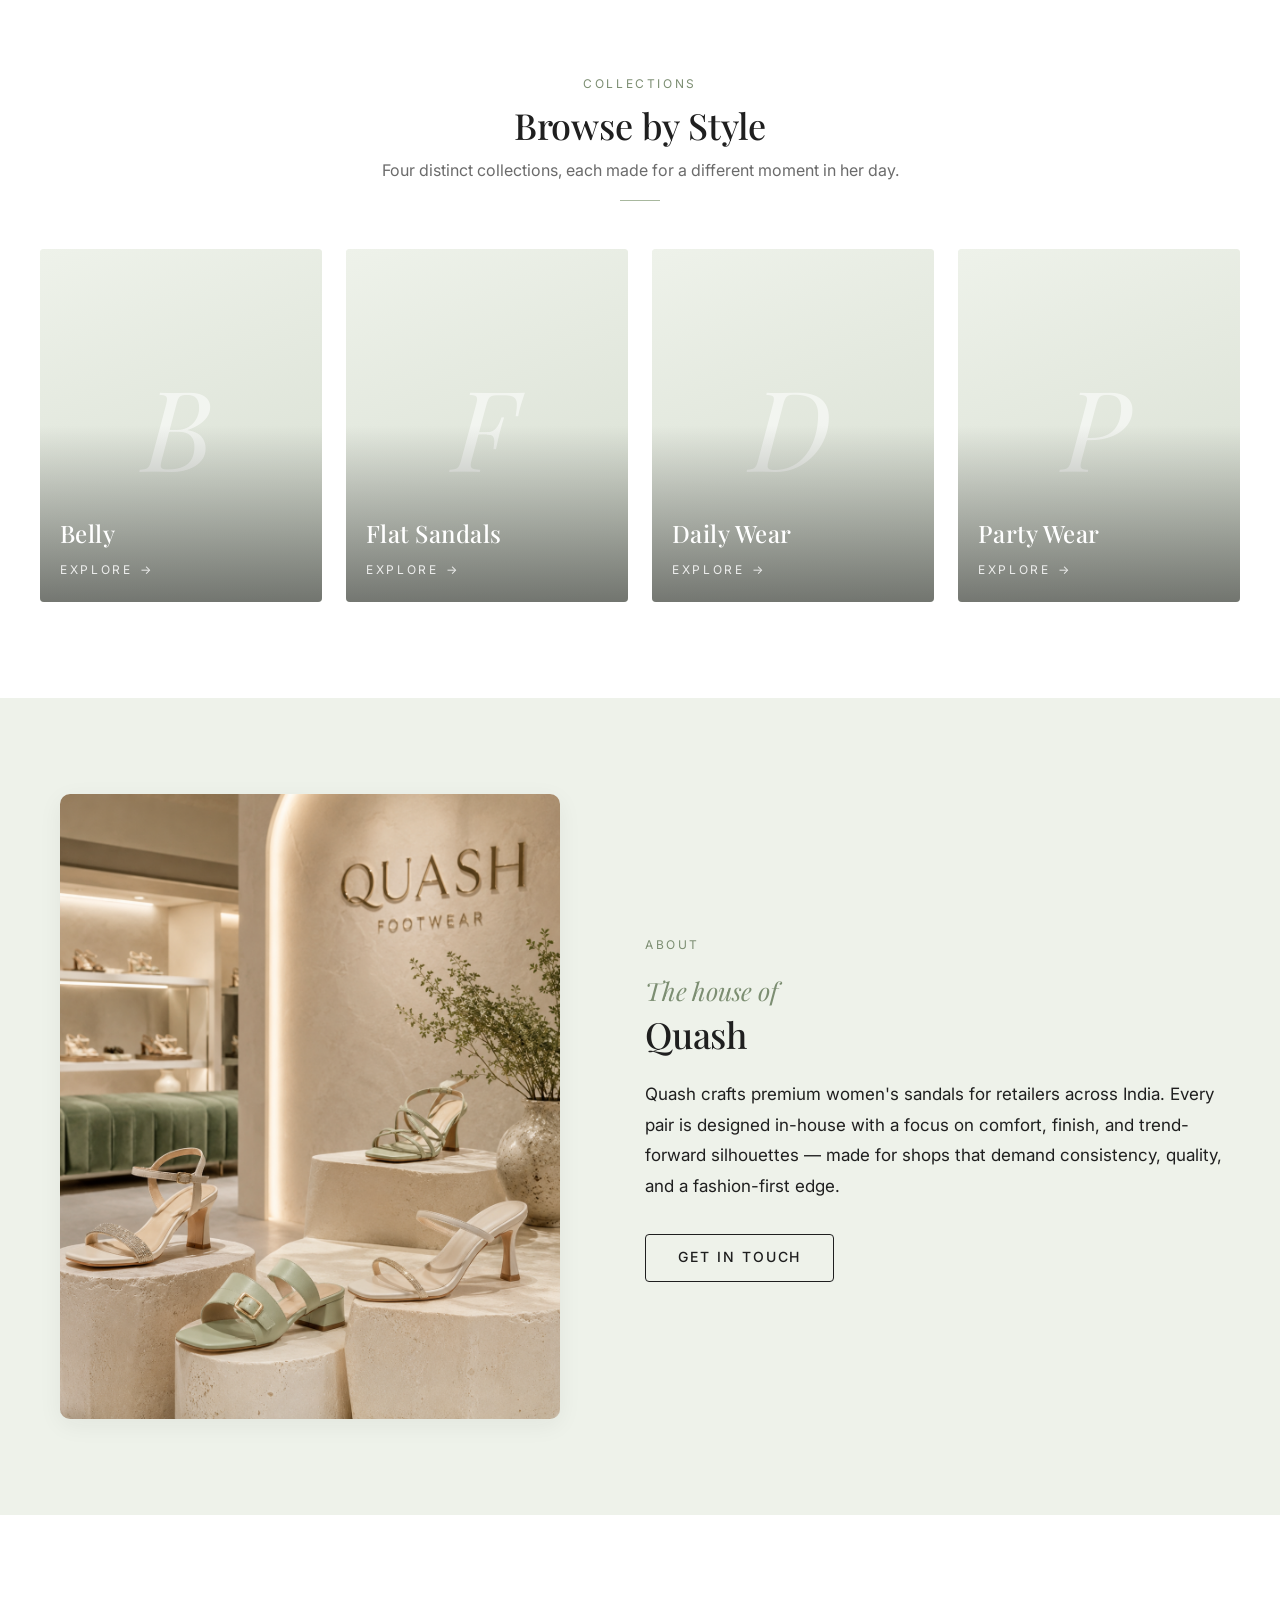
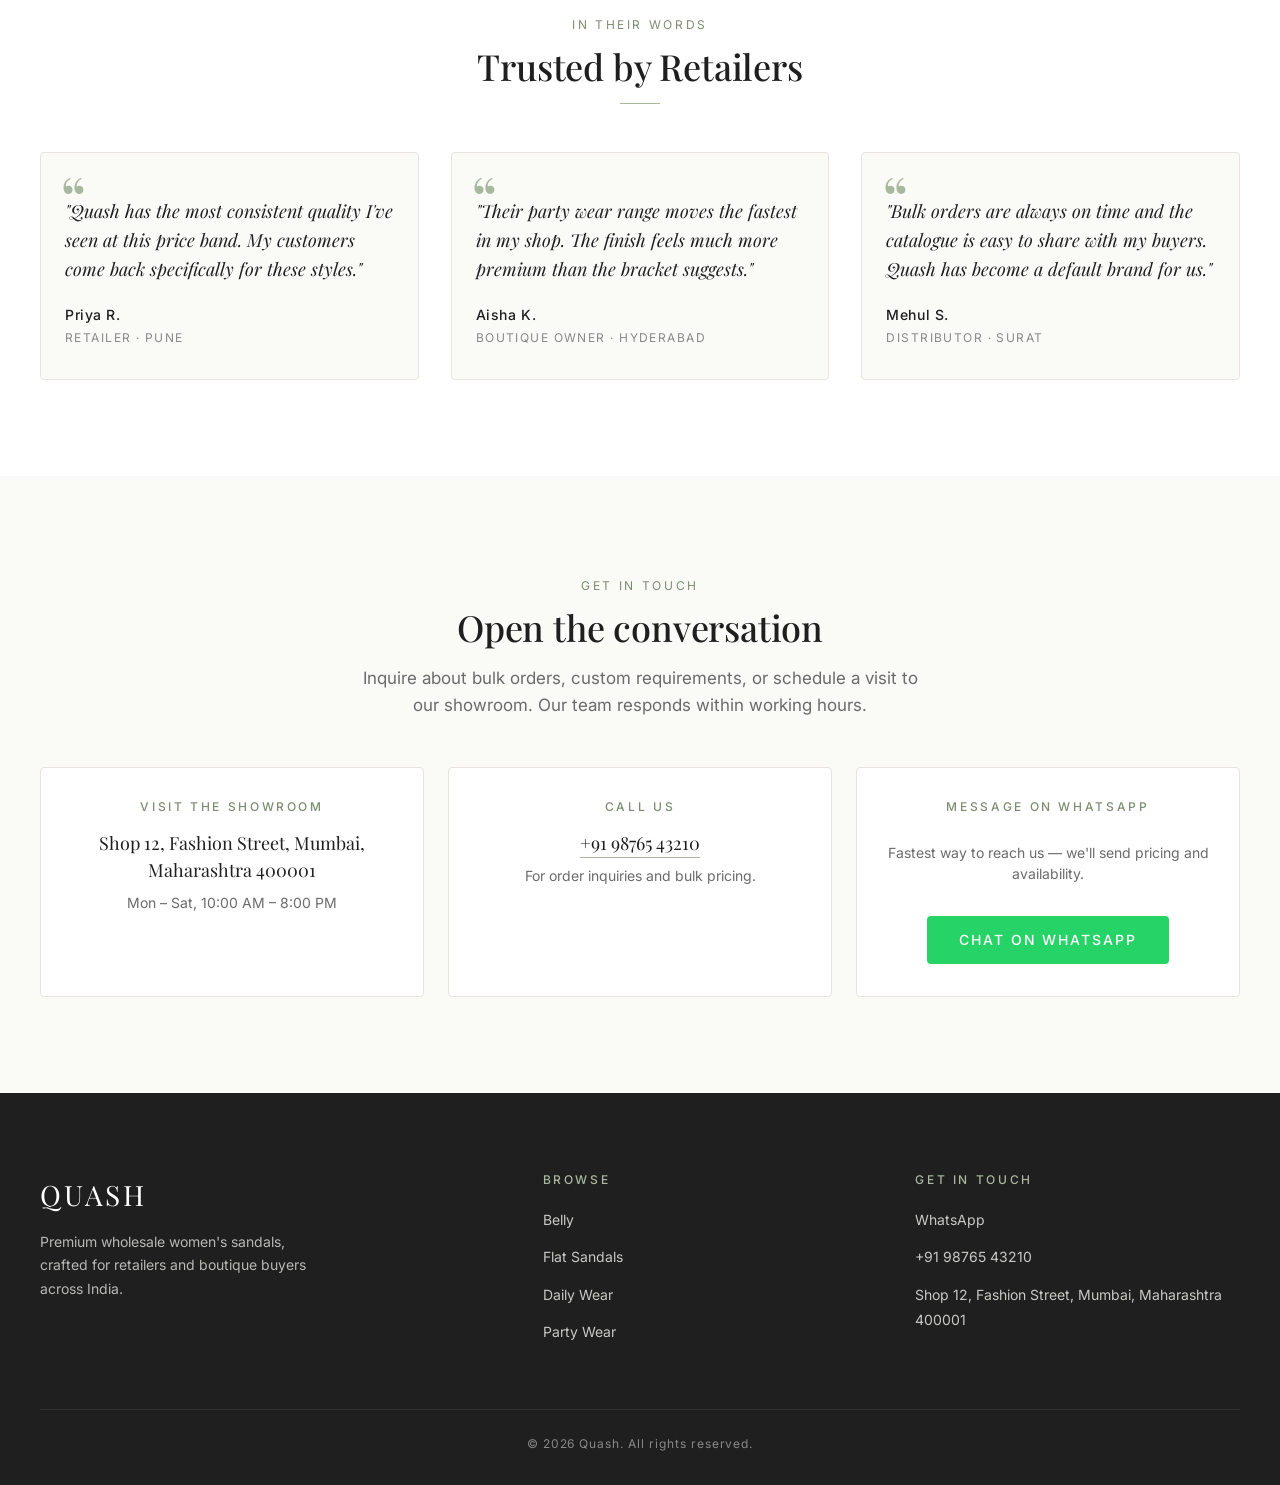
==== commit 4b145453: "Added images in placeholders, Changed size of Navbar" ====
--- a/index.html
+++ b/index.html
@@ -29,7 +29,7 @@
   <header class="nav">
     <div class="container nav__inner">
       <a href="index.html" class="nav__brand" aria-label="Quash home">
-        <img src="assets/logo-placeholder.svg" alt="" class="nav__logo">
+        <img src="assets/logo-placeholder.png" alt="" class="nav__logo">
         <span class="nav__brand-name">QUASH</span>
       </a>
 
@@ -88,11 +88,17 @@
             <a href="#" class="btn btn--ghost" id="hero-whatsapp">Inquire on WhatsApp</a>
           </div>
         </div>
-        <div class="hero__media" aria-hidden="true">
+        <div class="hero__media">
           <div class="hero__media-frame">
-            <div class="hero__media-placeholder">Q</div>
-          </div>
-          <div class="hero__media-caption">The Spring Collection</div>
+            <img
+              src="assets/images/hero.png"
+              alt="Premium women's sandals collection"
+              class="hero__image"
+            />
+          </div>
+          <div class="hero__media-caption">
+            The Spring Collection
+          </div>
         </div>
       </div>
     </section>
@@ -134,9 +140,13 @@
     <!-- =========================== ABOUT =========================== -->
     <section class="section section--sage" id="about">
       <div class="container about__inner">
-        <div class="about__media" aria-hidden="true">
+        <div class="about__media">
           <div class="about__media-frame">
-            <div class="about__media-placeholder">Quash</div>
+            <img
+              src="assets/images/about.png"
+              alt="About Quash premium women sandals"
+              class="about__image"
+            />
           </div>
         </div>
         <div class="about__content">
--- a/css/style.css
+++ b/css/style.css
@@ -244,8 +244,9 @@
   gap: var(--space-3);
 }
 .nav__logo {
-  height: 36px;
+  height: 45px;
   width: auto;
+  display: block;
 }
 .nav__brand-name {
   font-family: var(--font-serif);
--- a/css/home.css
+++ b/css/home.css
@@ -74,6 +74,13 @@
   align-items: center;
   justify-content: center;
 }
+.hero__image {
+  width: 100%;
+  height: 100%;
+  object-fit: cover;
+  display: block;
+  border-radius: inherit;
+}
 .hero__media-placeholder {
   font-family: var(--font-serif);
   font-size: clamp(6rem, 18vw, 12rem);
@@ -207,6 +214,13 @@
   max-width: 56ch;
 }
 
+.about__image {
+  width: 100%;
+  height: 100%;
+  object-fit: cover;
+  display: block;
+  border-radius: inherit;
+}
 /* 4. TESTIMONIALS ======================================================== */
 .testimonials {
   display: grid;
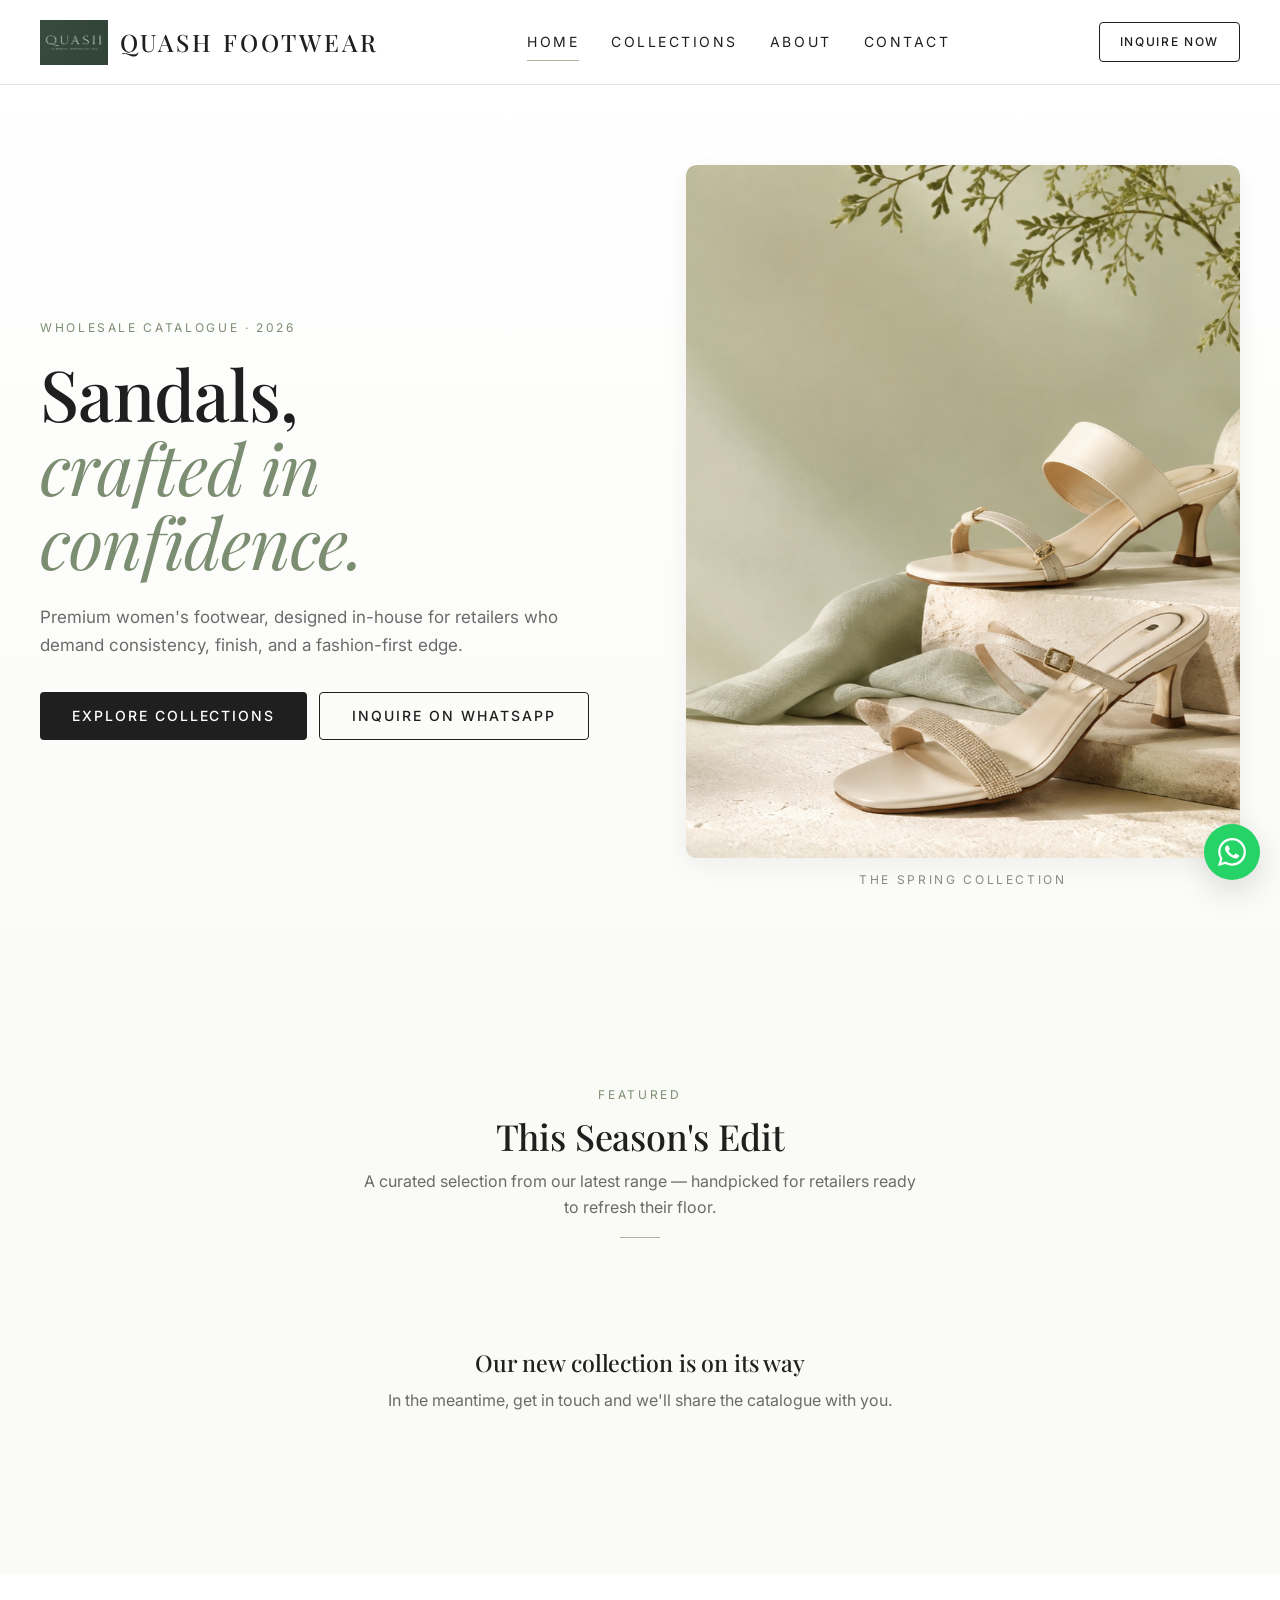
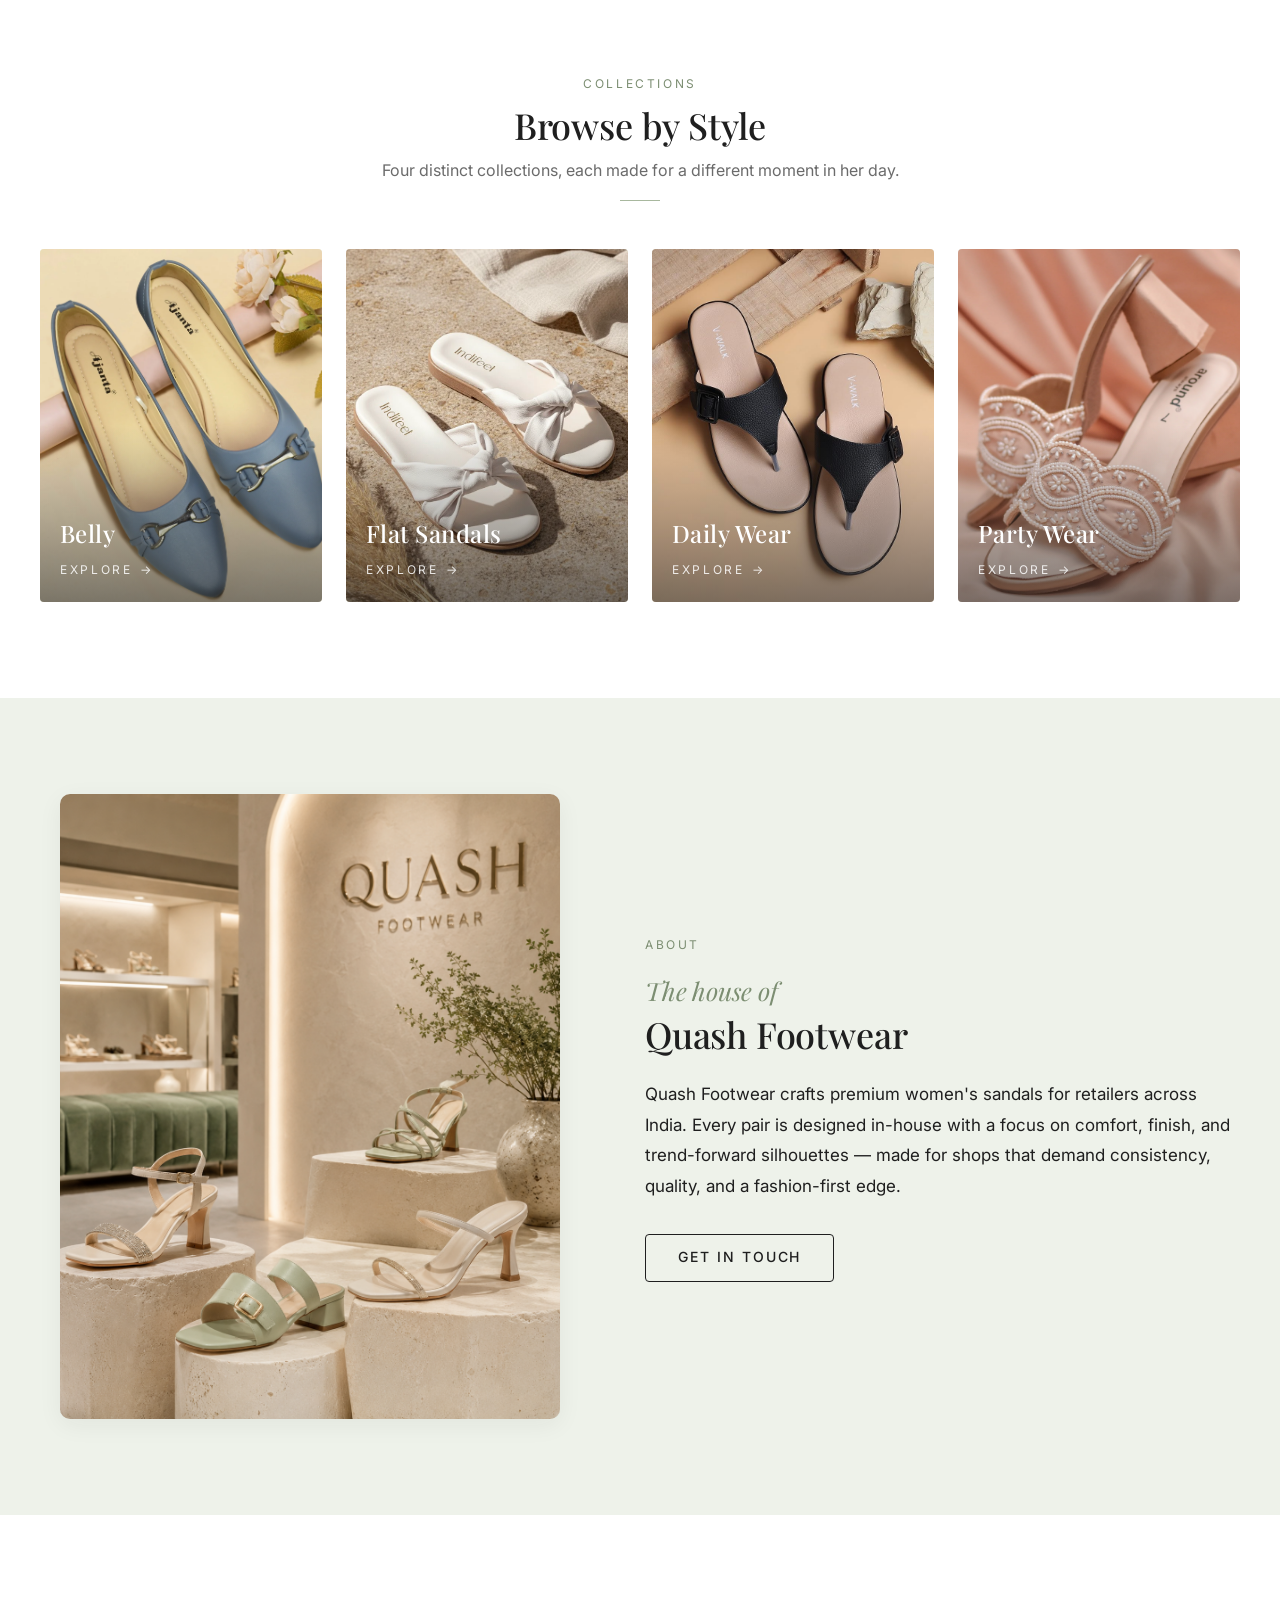
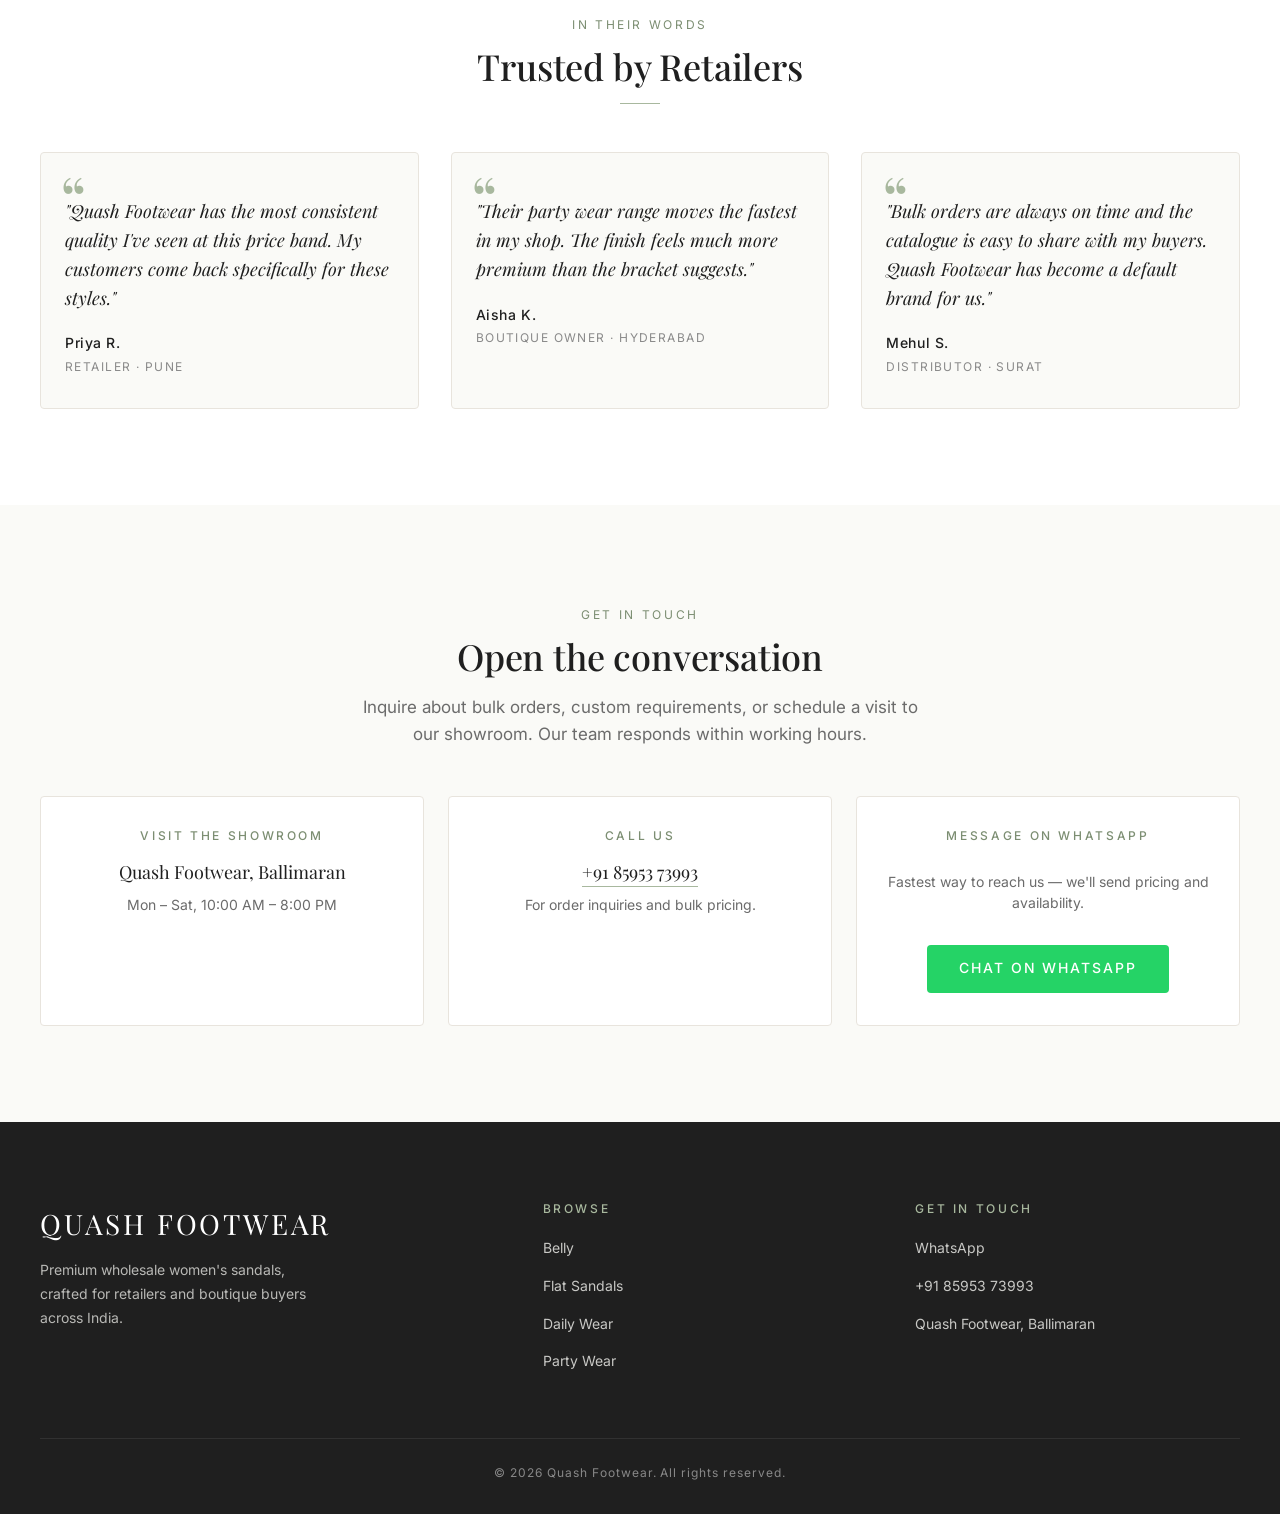
==== commit 5e1e1f2b: "added cat pics and footwear" ====
--- a/index.html
+++ b/index.html
@@ -30,7 +30,7 @@
     <div class="container nav__inner">
       <a href="index.html" class="nav__brand" aria-label="Quash home">
         <img src="assets/logo-placeholder.png" alt="" class="nav__logo">
-        <span class="nav__brand-name">QUASH</span>
+        <span class="nav__brand-name">QUASH FOOTWEAR</span>
       </a>
 
       <nav class="nav__links" aria-label="Primary">
@@ -52,7 +52,7 @@
     <!-- Mobile drawer -->
     <div class="nav__drawer" id="nav-drawer" aria-hidden="true">
       <div class="nav__drawer-head">
-        <span class="nav__brand-name">QUASH</span>
+        <span class="nav__brand-name">QUASH FOOTWEAR</span>
         <button class="nav__drawer-close" id="nav-close" aria-label="Close menu">&times;</button>
       </div>
       <nav class="nav__drawer-links" aria-label="Mobile primary">
@@ -152,7 +152,7 @@
         <div class="about__content">
           <span class="section-eyebrow">About</span>
           <h2 class="section-title about__title">
-            <em>The house of</em><br>Quash
+            <em>The house of</em><br>Quash Footwear
           </h2>
           <p class="about__text" id="about-text">
             Quash crafts premium women's sandals for retailers across India.
@@ -176,7 +176,7 @@
         <div class="testimonials">
           <figure class="testimonial">
             <blockquote class="testimonial__quote">
-              "Quash has the most consistent quality I've seen at this price band.
+              "Quash Footwear has the most consistent quality I've seen at this price band.
               My customers come back specifically for these styles."
             </blockquote>
             <figcaption class="testimonial__cite">
@@ -197,7 +197,7 @@
           <figure class="testimonial">
             <blockquote class="testimonial__quote">
               "Bulk orders are always on time and the catalogue is easy to share
-              with my buyers. Quash has become a default brand for us."
+              with my buyers. Quash Footwear has become a default brand for us."
             </blockquote>
             <figcaption class="testimonial__cite">
               <span class="testimonial__name">Mehul S.</span>
@@ -261,7 +261,7 @@
     <div class="container">
       <div class="footer__grid">
         <div>
-          <div class="footer__brand-name">QUASH</div>
+          <div class="footer__brand-name">QUASH FOOTWEAR</div>
           <p class="footer__tagline">
             Premium wholesale women's sandals, crafted for retailers
             and boutique buyers across India.
@@ -286,7 +286,7 @@
         </div>
       </div>
       <div class="footer__bottom">
-        © <span id="footer-year">2026</span> Quash. All rights reserved.
+        © <span id="footer-year">2026</span> Quash Footwear. All rights reserved.
       </div>
     </div>
   </footer>
--- a/css/style.css
+++ b/css/style.css
@@ -456,7 +456,10 @@
 .product-card__img {
   width: 100%;
   height: 100%;
-  object-fit: cover;
+  /* `contain` keeps the whole product visible inside the 4:5 frame,
+     even when the source image isn't 4:5. The frame's bg-soft fill
+     becomes a subtle letterbox on whichever side is shorter. */
+  object-fit: contain;
   transition: opacity var(--t-base) var(--ease);
 }
 .product-card__img--placeholder {
--- a/css/home.css
+++ b/css/home.css
@@ -130,6 +130,14 @@
   font-style: italic;
   letter-spacing: 0.05em;
 }
+.category-tile__img {
+  position: absolute;
+  inset: 0;
+  width: 100%;
+  height: 100%;
+  object-fit: cover;
+  display: block;
+}
 .category-tile__overlay {
   position: absolute;
   inset: 0;
